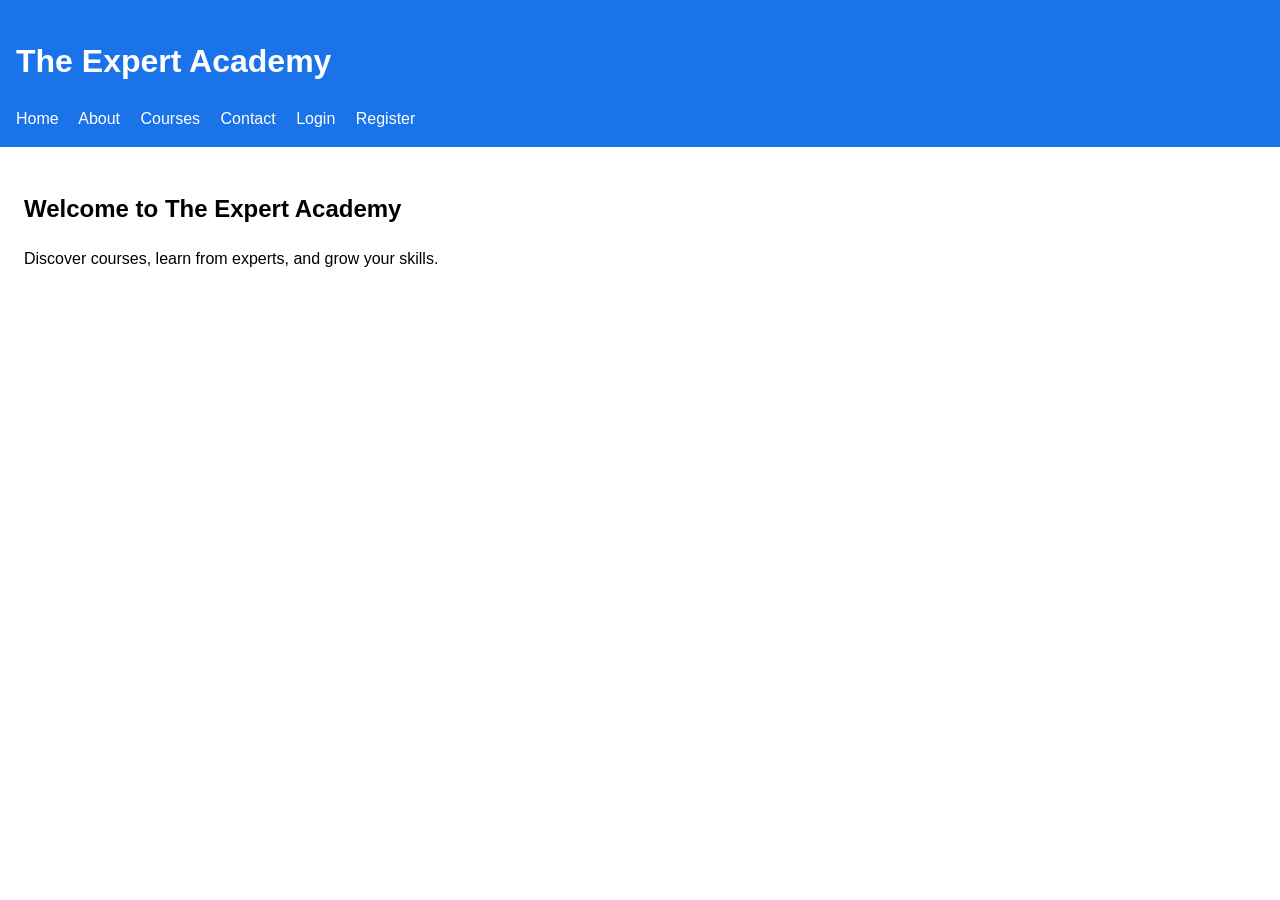
==== frontend/index.html @ 1c8daf5b "all folders" ====
<!DOCTYPE html>
<html lang="en">
<head>
  <meta charset="UTF-8">
  <meta name="viewport" content="width=device-width, initial-scale=1.0">
  <title>The Expert Academy</title>
  <link rel="stylesheet" href="assets/css/styles.css">
</head>
<body>
  <header>
    <h1>The Expert Academy</h1>
    <nav>
      <a href="index.html">Home</a>
      <a href="about.html">About</a>
      <a href="courses.html">Courses</a>
      <a href="contact.html">Contact</a>
      <a href="login.html">Login</a>
      <a href="register.html">Register</a>
    </nav>
  </header>

  <main>
    <section>
      <h2>Welcome to The Expert Academy</h2>
      <p>Discover courses, learn from experts, and grow your skills.</p>
    </section>
  </main>

  <script src="assets/js/app.js"></script>
</body>
</html>
---- frontend/assets/css/styles.css ----
/* The Expert Academy styles */
body {
  font-family: Arial, sans-serif;
  margin: 0;
  padding: 0;
  line-height: 1.5;
}
header {
  background: #1a73e8;
  color: white;
  padding: 1rem;
}
nav a {
  color: white;
  margin-right: 1rem;
  text-decoration: none;
}
main {
  padding: 1.5rem;
}
form {
  display: grid;
  gap: 0.75rem;
  max-width: 400px;
}
input, button {
  padding: 0.75rem;
  font-size: 1rem;
}
button {
  background: #1a73e8;
  color: white;
  border: none;
  cursor: pointer;
}
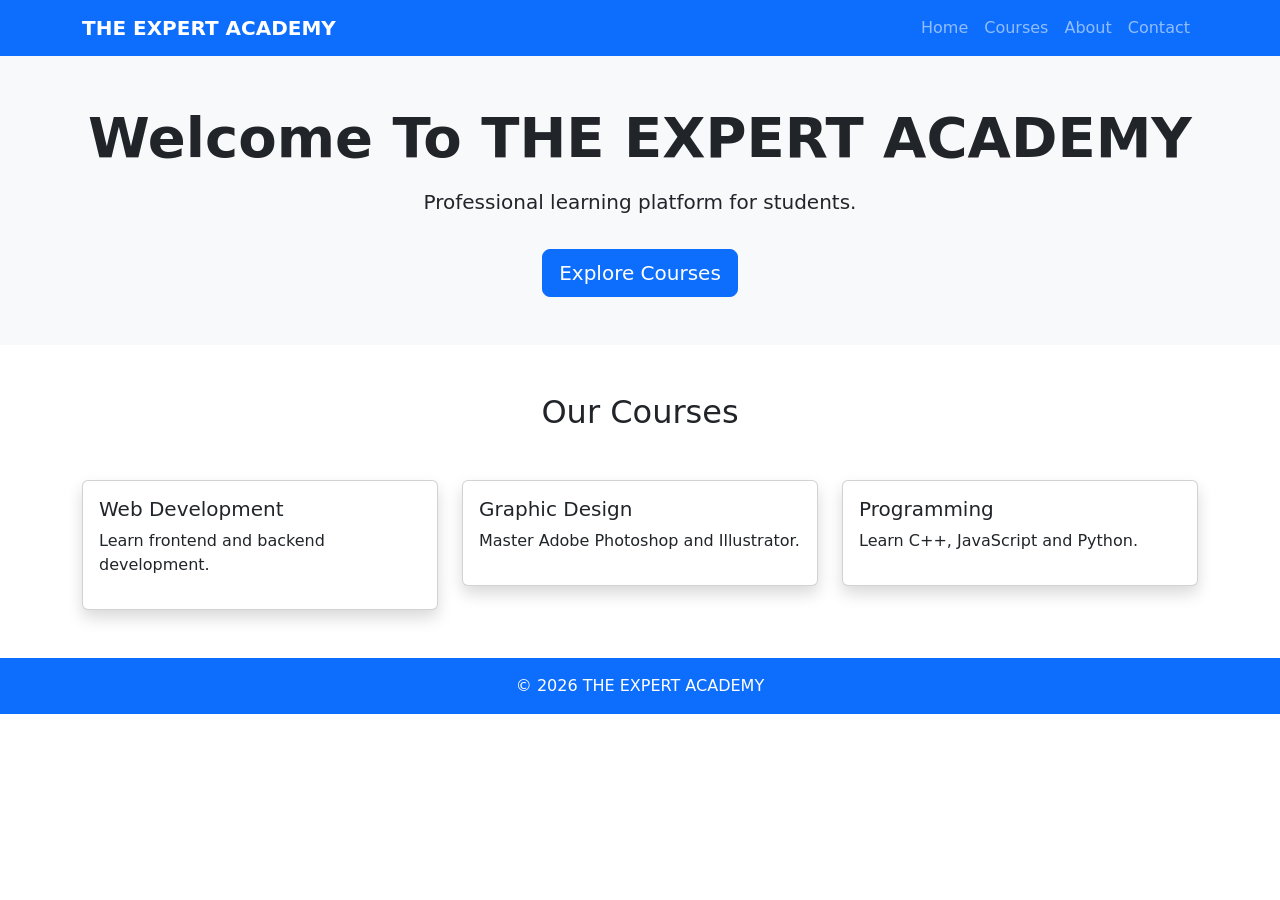
==== commit 7b0fa672: "all done" ====
--- a/frontend/index.html
+++ b/frontend/index.html
@@ -3,29 +3,118 @@
 <head>
   <meta charset="UTF-8">
   <meta name="viewport" content="width=device-width, initial-scale=1.0">
-  <title>The Expert Academy</title>
-  <link rel="stylesheet" href="assets/css/styles.css">
+
+  <title>THE EXPERT ACADEMY</title>
+
+  <!-- Bootstrap -->
+  <link href="https://cdn.jsdelivr.net/npm/bootstrap@5.3.3/dist/css/bootstrap.min.css" rel="stylesheet">
+
+  <!-- CSS -->
+  <link rel="stylesheet" href="assets/css/style.css">
 </head>
+
 <body>
-  <header>
-    <h1>The Expert Academy</h1>
-    <nav>
-      <a href="index.html">Home</a>
-      <a href="about.html">About</a>
-      <a href="courses.html">Courses</a>
-      <a href="contact.html">Contact</a>
-      <a href="login.html">Login</a>
-      <a href="register.html">Register</a>
-    </nav>
-  </header>
 
-  <main>
-    <section>
-      <h2>Welcome to The Expert Academy</h2>
-      <p>Discover courses, learn from experts, and grow your skills.</p>
-    </section>
-  </main>
+  <!-- Navbar -->
+  <nav class="navbar navbar-expand-lg navbar-dark bg-primary">
+    <div class="container">
+      <a class="navbar-brand fw-bold" href="#">
+        THE EXPERT ACADEMY
+      </a>
 
-  <script src="assets/js/app.js"></script>
+      <button class="navbar-toggler" type="button" data-bs-toggle="collapse" data-bs-target="#menu">
+        <span class="navbar-toggler-icon"></span>
+      </button>
+
+      <div class="collapse navbar-collapse" id="menu">
+        <ul class="navbar-nav ms-auto">
+          <li class="nav-item">
+            <a class="nav-link" href="#">Home</a>
+          </li>
+
+          <li class="nav-item">
+            <a class="nav-link" href="#">Courses</a>
+          </li>
+
+          <li class="nav-item">
+            <a class="nav-link" href="#">About</a>
+          </li>
+
+          <li class="nav-item">
+            <a class="nav-link" href="#">Contact</a>
+          </li>
+        </ul>
+      </div>
+    </div>
+  </nav>
+
+  <!-- Hero Section -->
+  <section class="bg-light text-center py-5">
+    <div class="container">
+      <h1 class="display-4 fw-bold">
+        Welcome To THE EXPERT ACADEMY
+      </h1>
+
+      <p class="lead mt-3">
+        Professional learning platform for students.
+      </p>
+
+      <button class="btn btn-primary btn-lg mt-3">
+        Explore Courses
+      </button>
+    </div>
+  </section>
+
+  <!-- Courses -->
+  <section class="py-5">
+    <div class="container">
+
+      <h2 class="text-center mb-5">
+        Our Courses
+      </h2>
+
+      <div class="row">
+
+        <div class="col-md-4">
+          <div class="card shadow">
+            <div class="card-body">
+              <h5>Web Development</h5>
+              <p>Learn frontend and backend development.</p>
+            </div>
+          </div>
+        </div>
+
+        <div class="col-md-4">
+          <div class="card shadow">
+            <div class="card-body">
+              <h5>Graphic Design</h5>
+              <p>Master Adobe Photoshop and Illustrator.</p>
+            </div>
+          </div>
+        </div>
+
+        <div class="col-md-4">
+          <div class="card shadow">
+            <div class="card-body">
+              <h5>Programming</h5>
+              <p>Learn C++, JavaScript and Python.</p>
+            </div>
+          </div>
+        </div>
+
+      </div>
+    </div>
+  </section>
+
+  <!-- Footer -->
+  <footer class="bg-primary text-white text-center py-3">
+    <p class="mb-0">
+      © 2026 THE EXPERT ACADEMY
+    </p>
+  </footer>
+
+  <!-- Bootstrap JS -->
+  <script src="https://cdn.jsdelivr.net/npm/bootstrap@5.3.3/dist/js/bootstrap.bundle.min.js"></script>
+
 </body>
-</html>
+</html>
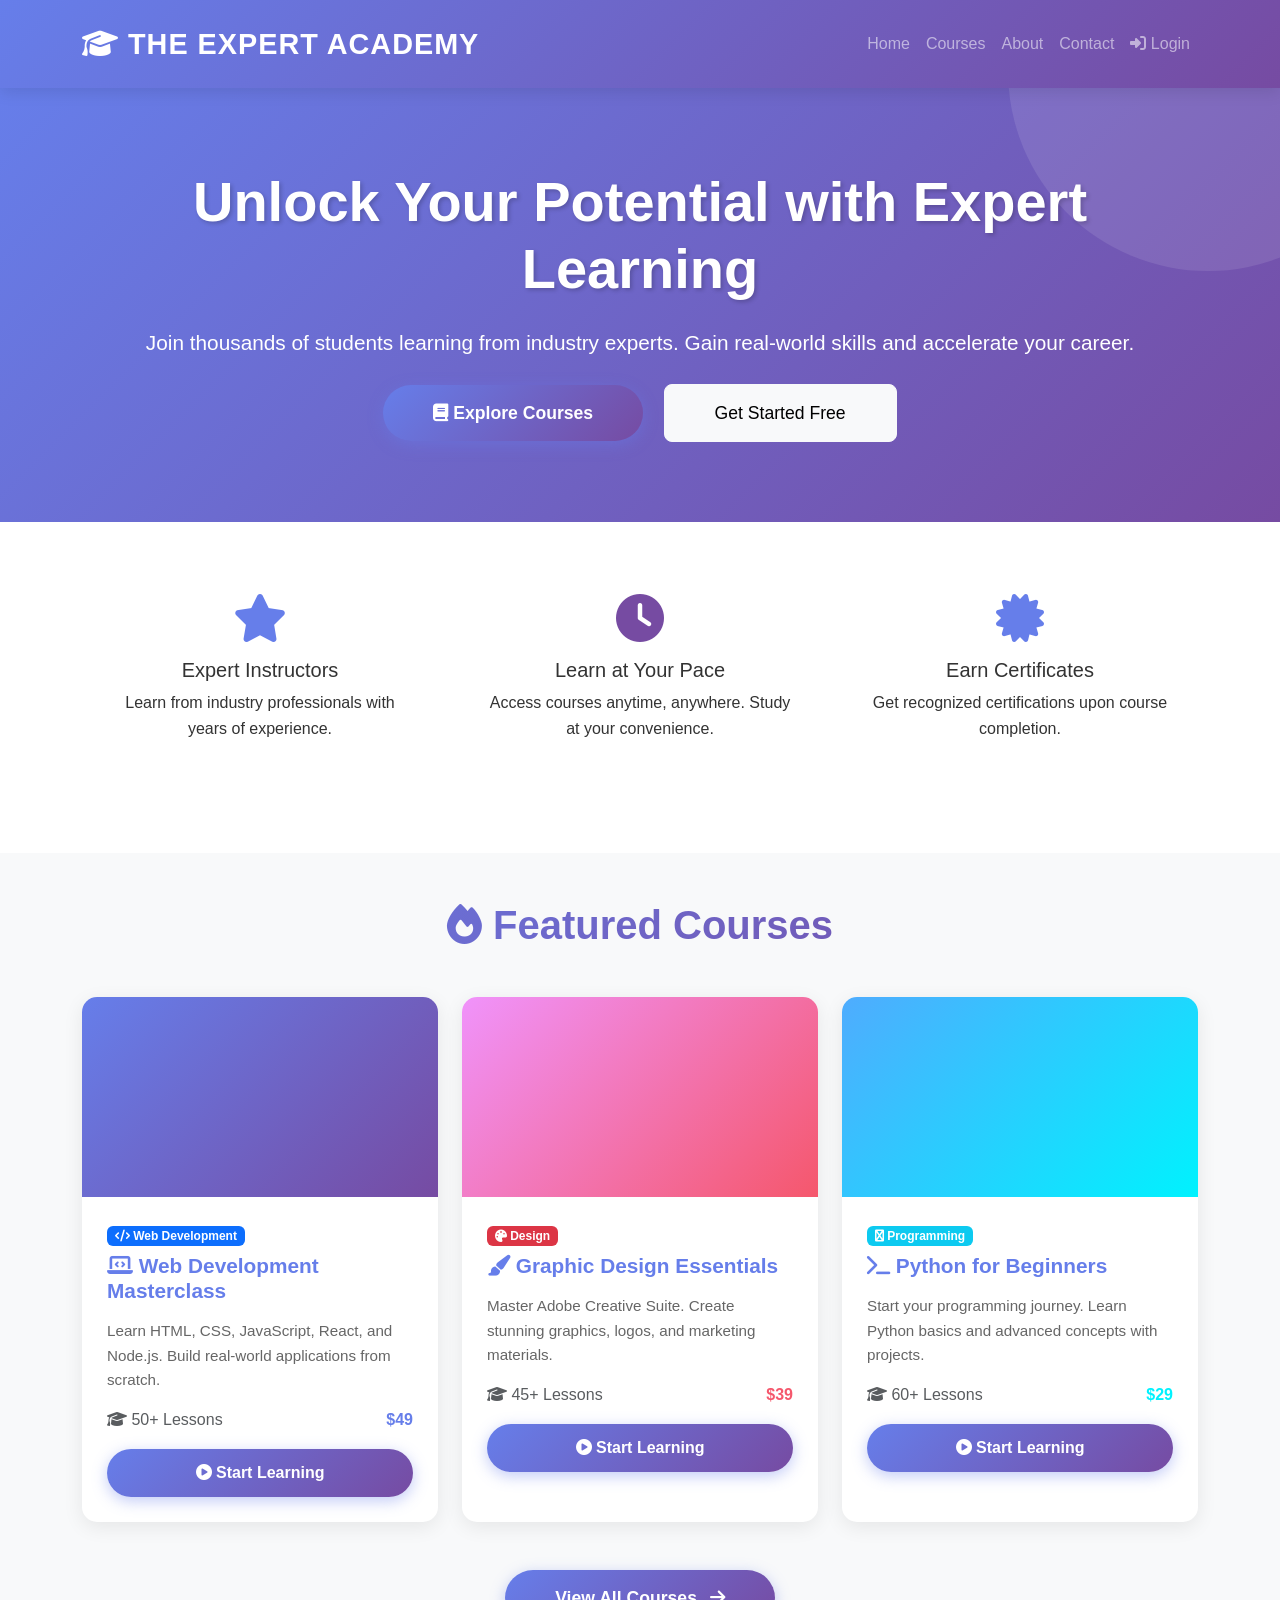
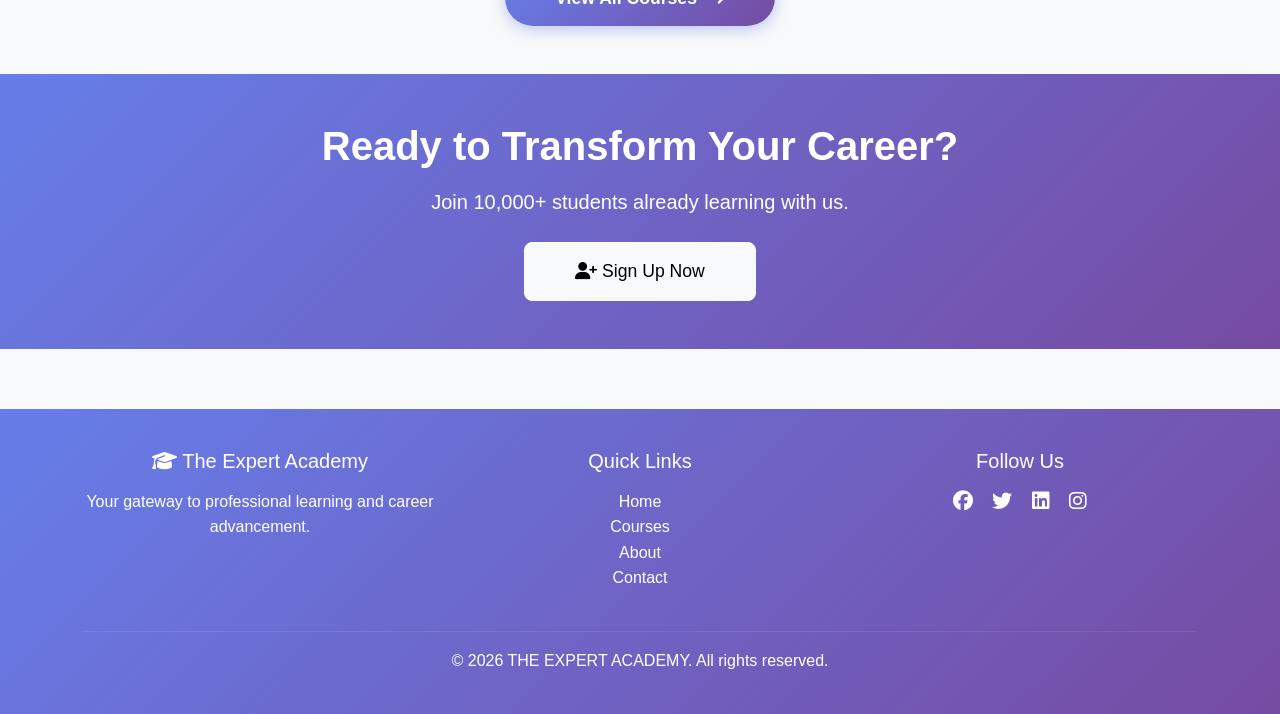
==== commit bae9620d: "all done final" ====
--- a/frontend/index.html
+++ b/frontend/index.html
@@ -3,23 +3,23 @@
 <head>
   <meta charset="UTF-8">
   <meta name="viewport" content="width=device-width, initial-scale=1.0">
-
-  <title>THE EXPERT ACADEMY</title>
-
+  <title>THE EXPERT ACADEMY - Learn from Experts</title>
+  
   <!-- Bootstrap -->
   <link href="https://cdn.jsdelivr.net/npm/bootstrap@5.3.3/dist/css/bootstrap.min.css" rel="stylesheet">
-
+  <!-- Font Awesome -->
+  <link rel="stylesheet" href="https://cdnjs.cloudflare.com/ajax/libs/font-awesome/6.4.0/css/all.min.css">
   <!-- CSS -->
-  <link rel="stylesheet" href="assets/css/style.css">
+  <link rel="stylesheet" href="assets/css/styles.css">
 </head>
 
 <body>
 
   <!-- Navbar -->
-  <nav class="navbar navbar-expand-lg navbar-dark bg-primary">
-    <div class="container">
-      <a class="navbar-brand fw-bold" href="#">
-        THE EXPERT ACADEMY
+  <nav class="navbar navbar-expand-lg navbar-dark sticky-top">
+    <div class="container">
+      <a class="navbar-brand fw-bold" href="index.html">
+        <i class="fas fa-graduation-cap"></i> THE EXPERT ACADEMY
       </a>
 
       <button class="navbar-toggler" type="button" data-bs-toggle="collapse" data-bs-target="#menu">
@@ -29,19 +29,21 @@
       <div class="collapse navbar-collapse" id="menu">
         <ul class="navbar-nav ms-auto">
           <li class="nav-item">
-            <a class="nav-link" href="#">Home</a>
-          </li>
-
-          <li class="nav-item">
-            <a class="nav-link" href="#">Courses</a>
-          </li>
-
-          <li class="nav-item">
-            <a class="nav-link" href="#">About</a>
-          </li>
-
-          <li class="nav-item">
-            <a class="nav-link" href="#">Contact</a>
+            <a class="nav-link" href="index.html">Home</a>
+          </li>
+          <li class="nav-item">
+            <a class="nav-link" href="courses.html">Courses</a>
+          </li>
+          <li class="nav-item">
+            <a class="nav-link" href="about.html">About</a>
+          </li>
+          <li class="nav-item">
+            <a class="nav-link" href="contact.html">Contact</a>
+          </li>
+          <li class="nav-item">
+            <a class="nav-link" href="login.html">
+              <i class="fas fa-sign-in-alt"></i> Login
+            </a>
           </li>
         </ul>
       </div>
@@ -49,72 +51,187 @@
   </nav>
 
   <!-- Hero Section -->
-  <section class="bg-light text-center py-5">
-    <div class="container">
-      <h1 class="display-4 fw-bold">
-        Welcome To THE EXPERT ACADEMY
+  <section class="hero">
+    <div class="container text-center">
+      <h1 class="mb-4">
+        Unlock Your Potential with Expert Learning
       </h1>
-
-      <p class="lead mt-3">
-        Professional learning platform for students.
+      <p class="lead mb-4">
+        Join thousands of students learning from industry experts. Gain real-world skills and accelerate your career.
       </p>
-
-      <button class="btn btn-primary btn-lg mt-3">
-        Explore Courses
-      </button>
-    </div>
-  </section>
-
-  <!-- Courses -->
+      <a href="courses.html" class="btn btn-primary btn-lg">
+        <i class="fas fa-book"></i> Explore Courses
+      </a>
+      <a href="register.html" class="btn btn-light btn-lg ms-3">
+        Get Started Free
+      </a>
+    </div>
+  </section>
+
+  <!-- Features Section -->
+  <section class="py-5 bg-white">
+    <div class="container">
+      <div class="row text-center">
+        <div class="col-md-4 mb-4">
+          <div class="feature-box p-4">
+            <i class="fas fa-star fa-3x mb-3" style="color: #667eea;"></i>
+            <h5>Expert Instructors</h5>
+            <p>Learn from industry professionals with years of experience.</p>
+          </div>
+        </div>
+        <div class="col-md-4 mb-4">
+          <div class="feature-box p-4">
+            <i class="fas fa-clock fa-3x mb-3" style="color: #764ba2;"></i>
+            <h5>Learn at Your Pace</h5>
+            <p>Access courses anytime, anywhere. Study at your convenience.</p>
+          </div>
+        </div>
+        <div class="col-md-4 mb-4">
+          <div class="feature-box p-4">
+            <i class="fas fa-certificate fa-3x mb-3" style="color: #667eea;"></i>
+            <h5>Earn Certificates</h5>
+            <p>Get recognized certifications upon course completion.</p>
+          </div>
+        </div>
+      </div>
+    </div>
+  </section>
+
+  <!-- Featured Courses -->
   <section class="py-5">
     <div class="container">
-
-      <h2 class="text-center mb-5">
-        Our Courses
+      <h2 class="mb-5">
+        <i class="fas fa-fire"></i> Featured Courses
       </h2>
 
-      <div class="row">
-
-        <div class="col-md-4">
-          <div class="card shadow">
+      <div class="row g-4">
+        <div class="col-md-4">
+          <div class="card">
+            <div style="height: 200px; background: linear-gradient(135deg, #667eea 0%, #764ba2 100%);"></div>
             <div class="card-body">
-              <h5>Web Development</h5>
-              <p>Learn frontend and backend development.</p>
+              <span class="badge bg-primary mb-2">
+                <i class="fas fa-code"></i> Web Development
+              </span>
+              <h5>
+                <i class="fas fa-laptop-code"></i> Web Development Masterclass
+              </h5>
+              <p>Learn HTML, CSS, JavaScript, React, and Node.js. Build real-world applications from scratch.</p>
+              <div class="d-flex justify-content-between align-items-center">
+                <span class="text-muted"><i class="fas fa-graduation-cap"></i> 50+ Lessons</span>
+                <span style="color: #667eea; font-weight: bold;">$49</span>
+              </div>
+              <button class="btn btn-primary w-100 mt-3">
+                <i class="fas fa-play-circle"></i> Start Learning
+              </button>
             </div>
           </div>
         </div>
 
         <div class="col-md-4">
-          <div class="card shadow">
+          <div class="card">
+            <div style="height: 200px; background: linear-gradient(135deg, #f093fb 0%, #f5576c 100%);"></div>
             <div class="card-body">
-              <h5>Graphic Design</h5>
-              <p>Master Adobe Photoshop and Illustrator.</p>
+              <span class="badge bg-danger mb-2">
+                <i class="fas fa-palette"></i> Design
+              </span>
+              <h5>
+                <i class="fas fa-paintbrush"></i> Graphic Design Essentials
+              </h5>
+              <p>Master Adobe Creative Suite. Create stunning graphics, logos, and marketing materials.</p>
+              <div class="d-flex justify-content-between align-items-center">
+                <span class="text-muted"><i class="fas fa-graduation-cap"></i> 45+ Lessons</span>
+                <span style="color: #f5576c; font-weight: bold;">$39</span>
+              </div>
+              <button class="btn btn-primary w-100 mt-3">
+                <i class="fas fa-play-circle"></i> Start Learning
+              </button>
             </div>
           </div>
         </div>
 
         <div class="col-md-4">
-          <div class="card shadow">
+          <div class="card">
+            <div style="height: 200px; background: linear-gradient(135deg, #4facfe 0%, #00f2fe 100%);"></div>
             <div class="card-body">
-              <h5>Programming</h5>
-              <p>Learn C++, JavaScript and Python.</p>
+              <span class="badge bg-info mb-2">
+                <i class="fas fa-python"></i> Programming
+              </span>
+              <h5>
+                <i class="fas fa-terminal"></i> Python for Beginners
+              </h5>
+              <p>Start your programming journey. Learn Python basics and advanced concepts with projects.</p>
+              <div class="d-flex justify-content-between align-items-center">
+                <span class="text-muted"><i class="fas fa-graduation-cap"></i> 60+ Lessons</span>
+                <span style="color: #00f2fe; font-weight: bold;">$29</span>
+              </div>
+              <button class="btn btn-primary w-100 mt-3">
+                <i class="fas fa-play-circle"></i> Start Learning
+              </button>
             </div>
           </div>
         </div>
-
-      </div>
+      </div>
+
+      <div class="text-center mt-5">
+        <a href="courses.html" class="btn btn-primary btn-lg">
+          View All Courses <i class="fas fa-arrow-right ms-2"></i>
+        </a>
+      </div>
+    </div>
+  </section>
+
+  <!-- Call to Action -->
+  <section class="py-5" style="background: linear-gradient(135deg, #667eea 0%, #764ba2 100%); color: white;">
+    <div class="container text-center">
+      <h2 class="mb-3" style="color: white; -webkit-text-fill-color: unset;">
+        Ready to Transform Your Career?
+      </h2>
+      <p class="lead mb-4">
+        Join 10,000+ students already learning with us.
+      </p>
+      <a href="register.html" class="btn btn-light btn-lg">
+        <i class="fas fa-user-plus"></i> Sign Up Now
+      </a>
     </div>
   </section>
 
   <!-- Footer -->
-  <footer class="bg-primary text-white text-center py-3">
-    <p class="mb-0">
-      © 2026 THE EXPERT ACADEMY
-    </p>
+  <footer>
+    <div class="container">
+      <div class="row mb-4">
+        <div class="col-md-4">
+          <h5 class="mb-3">
+            <i class="fas fa-graduation-cap"></i> The Expert Academy
+          </h5>
+          <p>Your gateway to professional learning and career advancement.</p>
+        </div>
+        <div class="col-md-4">
+          <h5 class="mb-3">Quick Links</h5>
+          <ul style="list-style: none; padding: 0;">
+            <li><a href="index.html" style="color: white; text-decoration: none;">Home</a></li>
+            <li><a href="courses.html" style="color: white; text-decoration: none;">Courses</a></li>
+            <li><a href="about.html" style="color: white; text-decoration: none;">About</a></li>
+            <li><a href="contact.html" style="color: white; text-decoration: none;">Contact</a></li>
+          </ul>
+        </div>
+        <div class="col-md-4">
+          <h5 class="mb-3">Follow Us</h5>
+          <a href="#" style="color: white; margin-right: 15px;"><i class="fab fa-facebook fa-lg"></i></a>
+          <a href="#" style="color: white; margin-right: 15px;"><i class="fab fa-twitter fa-lg"></i></a>
+          <a href="#" style="color: white; margin-right: 15px;"><i class="fab fa-linkedin fa-lg"></i></a>
+          <a href="#" style="color: white;"><i class="fab fa-instagram fa-lg"></i></a>
+        </div>
+      </div>
+      <hr style="border-color: rgba(255, 255, 255, 0.3);">
+      <p class="text-center mb-0">
+        © 2026 THE EXPERT ACADEMY. All rights reserved.
+      </p>
+    </div>
   </footer>
 
   <!-- Bootstrap JS -->
   <script src="https://cdn.jsdelivr.net/npm/bootstrap@5.3.3/dist/js/bootstrap.bundle.min.js"></script>
+  <script src="assets/js/app.js"></script>
 
 </body>
 </html>
--- a/frontend/assets/css/styles.css
+++ b/frontend/assets/css/styles.css
@@ -0,0 +1,212 @@
+* {
+  margin: 0;
+  padding: 0;
+  box-sizing: border-box;
+}
+
+body {
+  font-family: 'Segoe UI', Tahoma, Geneva, Verdana, sans-serif;
+  line-height: 1.6;
+  color: #333;
+  background: #f8f9fa;
+}
+
+/* Navbar */
+.navbar {
+  background: linear-gradient(135deg, #667eea 0%, #764ba2 100%) !important;
+  box-shadow: 0 4px 15px rgba(0, 0, 0, 0.1);
+  padding: 1rem 0;
+}
+
+.navbar-brand {
+  font-size: 1.8rem;
+  font-weight: 800;
+  letter-spacing: 1px;
+}
+
+.nav-link {
+  transition: all 0.3s ease;
+  font-weight: 500;
+}
+
+.nav-link:hover {
+  color: #ffd700 !important;
+  transform: translateY(-2px);
+}
+
+/* Hero Section */
+.hero {
+  background: linear-gradient(135deg, #667eea 0%, #764ba2 100%);
+  color: white;
+  padding: 80px 0;
+  text-align: center;
+  position: relative;
+  overflow: hidden;
+}
+
+.hero::before {
+  content: '';
+  position: absolute;
+  top: -50%;
+  right: -10%;
+  width: 400px;
+  height: 400px;
+  background: rgba(255, 255, 255, 0.1);
+  border-radius: 50%;
+}
+
+.hero h1 {
+  font-size: 3.5rem;
+  font-weight: 800;
+  margin-bottom: 20px;
+  position: relative;
+  z-index: 1;
+  text-shadow: 2px 2px 4px rgba(0, 0, 0, 0.2);
+}
+
+.hero p {
+  font-size: 1.3rem;
+  margin-bottom: 30px;
+  position: relative;
+  z-index: 1;
+}
+
+/* Buttons */
+.btn-primary {
+  background: linear-gradient(135deg, #667eea 0%, #764ba2 100%);
+  border: none;
+  padding: 12px 40px;
+  font-weight: 600;
+  border-radius: 50px;
+  transition: all 0.3s ease;
+  box-shadow: 0 4px 15px rgba(102, 126, 234, 0.4);
+}
+
+.btn-primary:hover {
+  transform: translateY(-3px);
+  box-shadow: 0 8px 25px rgba(102, 126, 234, 0.6);
+  background: linear-gradient(135deg, #764ba2 0%, #667eea 100%);
+  color: white;
+}
+
+.btn-lg {
+  padding: 15px 50px;
+  font-size: 1.1rem;
+}
+
+/* Cards */
+.card {
+  border: none;
+  border-radius: 15px;
+  overflow: hidden;
+  transition: all 0.3s ease;
+  box-shadow: 0 5px 20px rgba(0, 0, 0, 0.08);
+  height: 100%;
+}
+
+.card:hover {
+  transform: translateY(-10px);
+  box-shadow: 0 15px 40px rgba(0, 0, 0, 0.15);
+}
+
+.card-body {
+  padding: 25px;
+}
+
+.card h5 {
+  font-weight: 700;
+  color: #667eea;
+  margin-bottom: 15px;
+  font-size: 1.3rem;
+}
+
+.card p {
+  color: #666;
+  margin-bottom: 15px;
+  font-size: 0.95rem;
+}
+
+.card-img-top {
+  height: 200px;
+  object-fit: cover;
+}
+
+/* Section Titles */
+h2 {
+  font-weight: 800;
+  margin-bottom: 50px;
+  text-align: center;
+  font-size: 2.5rem;
+  background: linear-gradient(135deg, #667eea 0%, #764ba2 100%);
+  -webkit-background-clip: text;
+  -webkit-text-fill-color: transparent;
+  background-clip: text;
+}
+
+/* Forms */
+.form-control, .form-control:focus {
+  border-radius: 8px;
+  border: 2px solid #e0e0e0;
+  padding: 12px 15px;
+  font-size: 1rem;
+  transition: all 0.3s ease;
+}
+
+.form-control:focus {
+  border-color: #667eea;
+  box-shadow: 0 0 0 0.2rem rgba(102, 126, 234, 0.25);
+}
+
+label {
+  font-weight: 600;
+  color: #333;
+  margin-bottom: 8px;
+}
+
+/* Footer */
+footer {
+  background: linear-gradient(135deg, #667eea 0%, #764ba2 100%);
+  color: white;
+  padding: 40px 0;
+  text-align: center;
+  margin-top: 60px;
+}
+
+footer p {
+  margin: 10px 0;
+}
+
+/* Sections */
+section {
+  padding: 60px 0;
+}
+
+/* Responsive */
+@media (max-width: 768px) {
+  .hero h1 {
+    font-size: 2.5rem;
+  }
+  
+  h2 {
+    font-size: 2rem;
+  }
+  
+  .hero p {
+    font-size: 1.1rem;
+  }
+}
+
+/* Sidebar */
+.sidebar a {
+  padding: 10px;
+  text-decoration: none;
+  display: block;
+  transition: all 0.3s ease;
+  border-radius: 8px;
+}
+
+.sidebar a:hover {
+  background: linear-gradient(135deg, #667eea 0%, #764ba2 100%);
+  color: white;
+  transform: translateX(5px);
+}
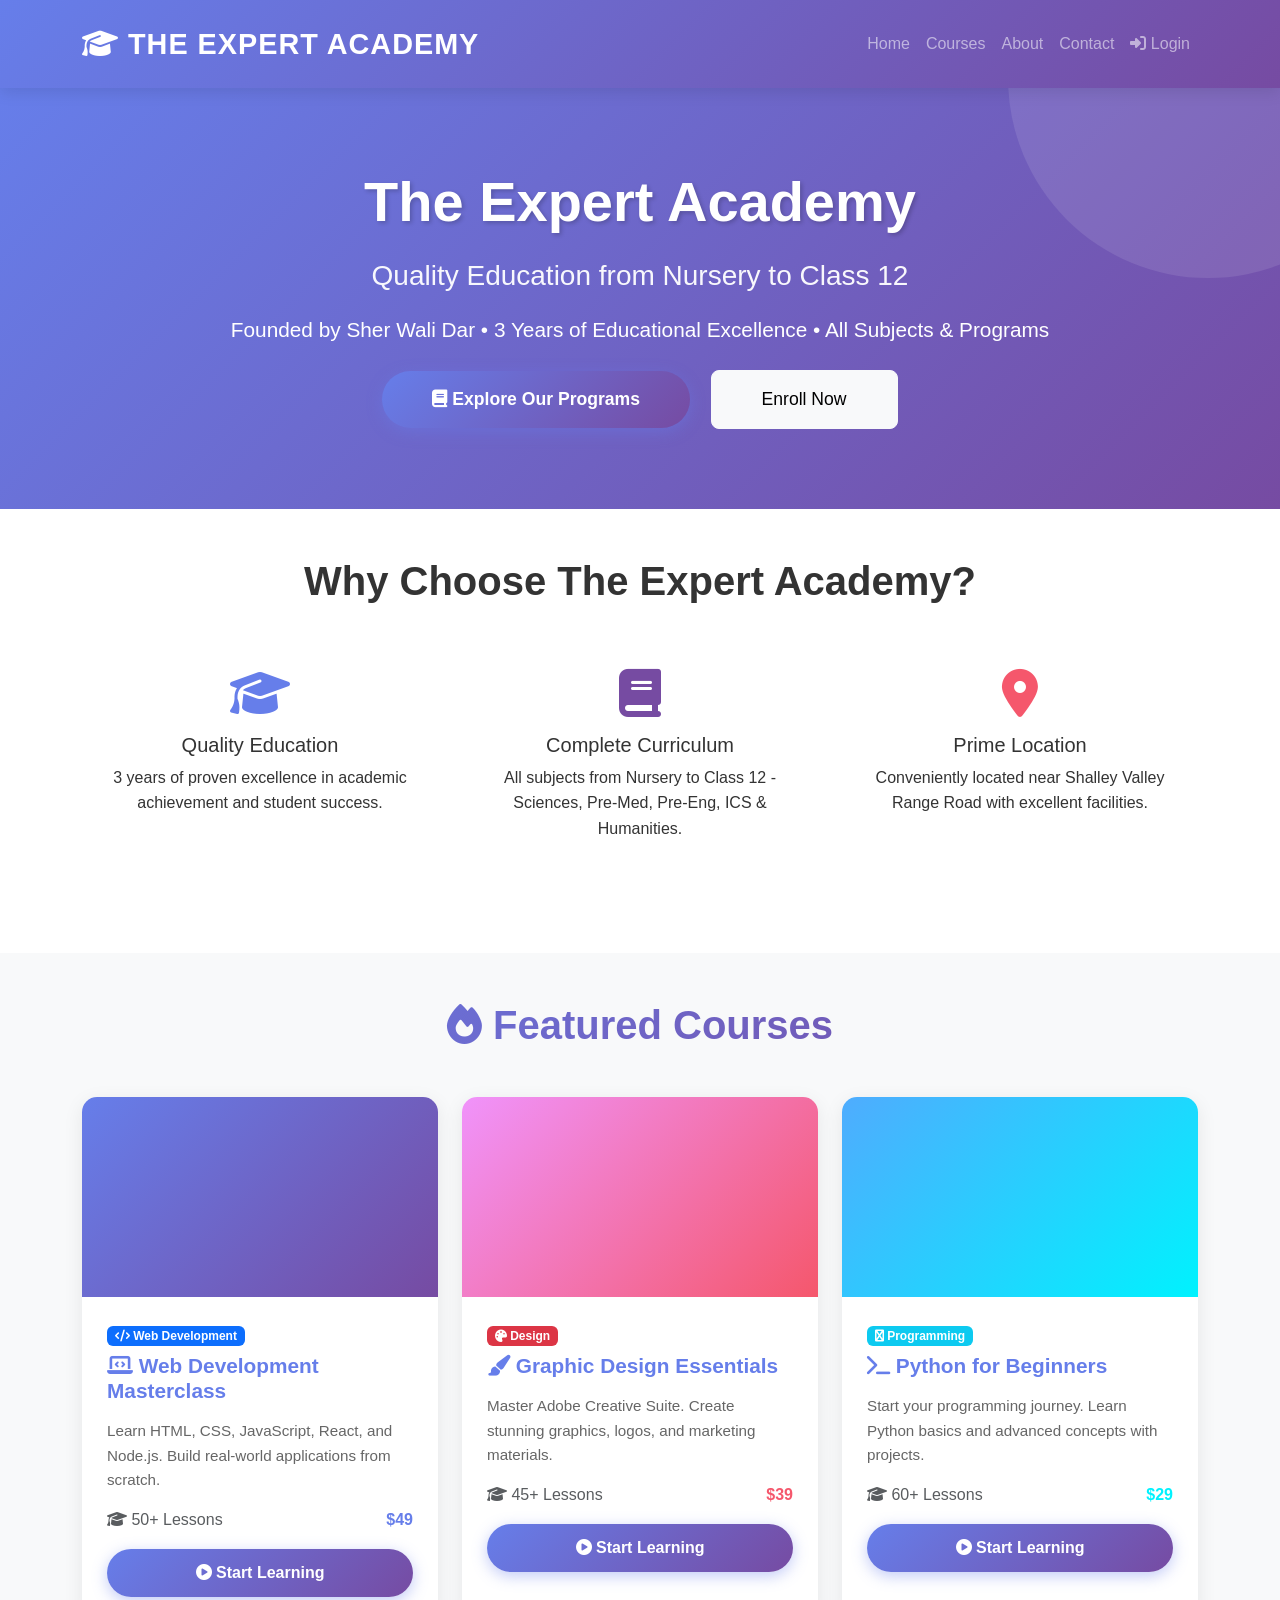
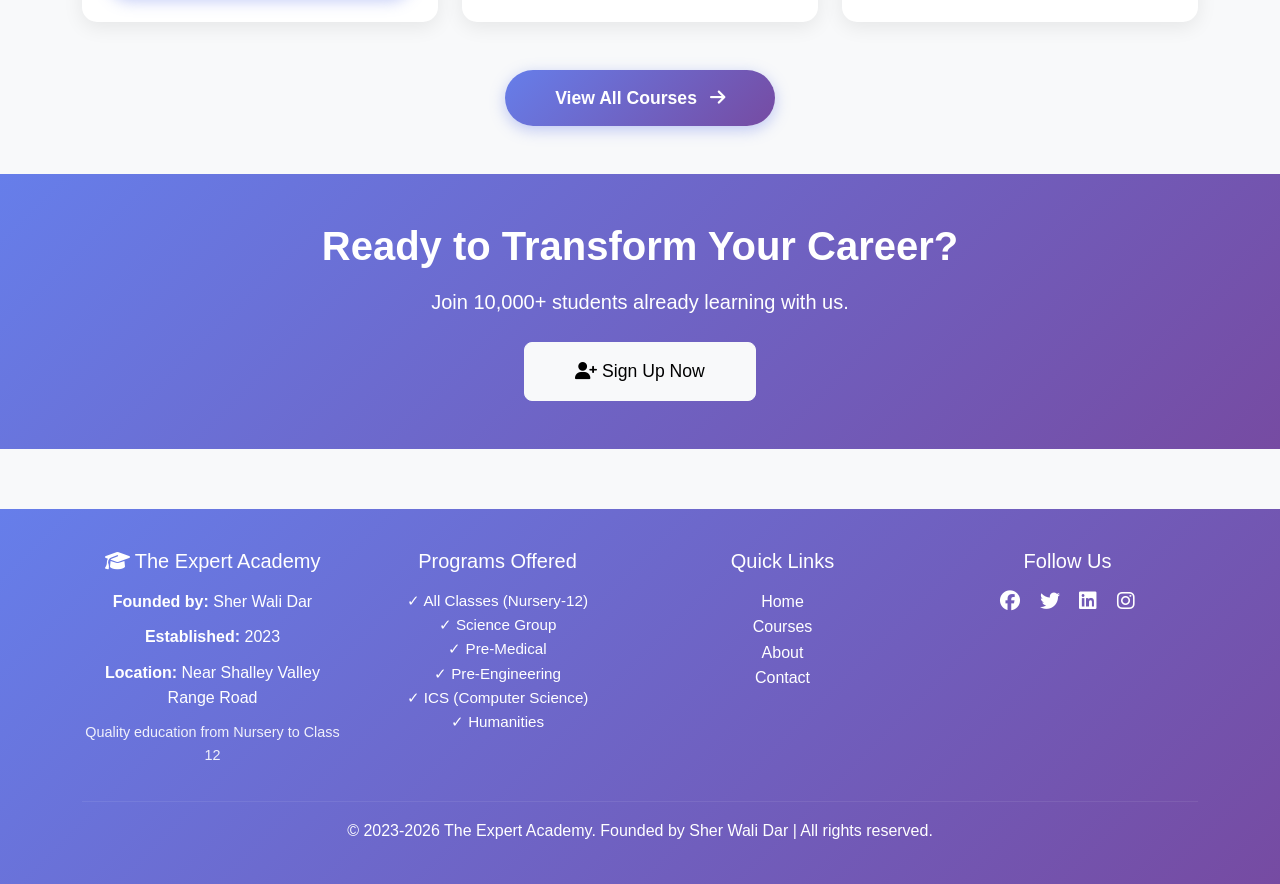
==== commit c19c3697: "5" ====
--- a/frontend/index.html
+++ b/frontend/index.html
@@ -54,16 +54,19 @@
   <section class="hero">
     <div class="container text-center">
       <h1 class="mb-4">
-        Unlock Your Potential with Expert Learning
+        The Expert Academy
       </h1>
+      <h3 style="color: rgba(255, 255, 255, 0.95); font-weight: 300; margin-bottom: 20px;">
+        Quality Education from Nursery to Class 12
+      </h3>
       <p class="lead mb-4">
-        Join thousands of students learning from industry experts. Gain real-world skills and accelerate your career.
+        Founded by Sher Wali Dar • 3 Years of Educational Excellence • All Subjects & Programs
       </p>
       <a href="courses.html" class="btn btn-primary btn-lg">
-        <i class="fas fa-book"></i> Explore Courses
+        <i class="fas fa-book"></i> Explore Our Programs
       </a>
       <a href="register.html" class="btn btn-light btn-lg ms-3">
-        Get Started Free
+        Enroll Now
       </a>
     </div>
   </section>
@@ -71,26 +74,29 @@
   <!-- Features Section -->
   <section class="py-5 bg-white">
     <div class="container">
+      <h2 style="text-align: center; margin-bottom: 40px; color: #333; -webkit-text-fill-color: unset; background: unset;">
+        Why Choose The Expert Academy?
+      </h2>
       <div class="row text-center">
         <div class="col-md-4 mb-4">
           <div class="feature-box p-4">
-            <i class="fas fa-star fa-3x mb-3" style="color: #667eea;"></i>
-            <h5>Expert Instructors</h5>
-            <p>Learn from industry professionals with years of experience.</p>
+            <i class="fas fa-graduation-cap fa-3x mb-3" style="color: #667eea;"></i>
+            <h5>Quality Education</h5>
+            <p>3 years of proven excellence in academic achievement and student success.</p>
           </div>
         </div>
         <div class="col-md-4 mb-4">
           <div class="feature-box p-4">
-            <i class="fas fa-clock fa-3x mb-3" style="color: #764ba2;"></i>
-            <h5>Learn at Your Pace</h5>
-            <p>Access courses anytime, anywhere. Study at your convenience.</p>
+            <i class="fas fa-book fa-3x mb-3" style="color: #764ba2;"></i>
+            <h5>Complete Curriculum</h5>
+            <p>All subjects from Nursery to Class 12 - Sciences, Pre-Med, Pre-Eng, ICS & Humanities.</p>
           </div>
         </div>
         <div class="col-md-4 mb-4">
           <div class="feature-box p-4">
-            <i class="fas fa-certificate fa-3x mb-3" style="color: #667eea;"></i>
-            <h5>Earn Certificates</h5>
-            <p>Get recognized certifications upon course completion.</p>
+            <i class="fas fa-map-marker-alt fa-3x mb-3" style="color: #f5576c;"></i>
+            <h5>Prime Location</h5>
+            <p>Conveniently located near Shalley Valley Range Road with excellent facilities.</p>
           </div>
         </div>
       </div>
@@ -199,13 +205,27 @@
   <footer>
     <div class="container">
       <div class="row mb-4">
-        <div class="col-md-4">
+        <div class="col-md-3">
           <h5 class="mb-3">
             <i class="fas fa-graduation-cap"></i> The Expert Academy
           </h5>
-          <p>Your gateway to professional learning and career advancement.</p>
-        </div>
-        <div class="col-md-4">
+          <p><strong>Founded by:</strong> Sher Wali Dar</p>
+          <p><strong>Established:</strong> 2023</p>
+          <p><strong>Location:</strong> Near Shalley Valley Range Road</p>
+          <p style="font-size: 0.9rem; margin-top: 10px; opacity: 0.9;">Quality education from Nursery to Class 12</p>
+        </div>
+        <div class="col-md-3">
+          <h5 class="mb-3">Programs Offered</h5>
+          <ul style="list-style: none; padding: 0; font-size: 0.95rem;">
+            <li>✓ All Classes (Nursery-12)</li>
+            <li>✓ Science Group</li>
+            <li>✓ Pre-Medical</li>
+            <li>✓ Pre-Engineering</li>
+            <li>✓ ICS (Computer Science)</li>
+            <li>✓ Humanities</li>
+          </ul>
+        </div>
+        <div class="col-md-3">
           <h5 class="mb-3">Quick Links</h5>
           <ul style="list-style: none; padding: 0;">
             <li><a href="index.html" style="color: white; text-decoration: none;">Home</a></li>
@@ -214,7 +234,7 @@
             <li><a href="contact.html" style="color: white; text-decoration: none;">Contact</a></li>
           </ul>
         </div>
-        <div class="col-md-4">
+        <div class="col-md-3">
           <h5 class="mb-3">Follow Us</h5>
           <a href="#" style="color: white; margin-right: 15px;"><i class="fab fa-facebook fa-lg"></i></a>
           <a href="#" style="color: white; margin-right: 15px;"><i class="fab fa-twitter fa-lg"></i></a>
@@ -224,7 +244,7 @@
       </div>
       <hr style="border-color: rgba(255, 255, 255, 0.3);">
       <p class="text-center mb-0">
-        © 2026 THE EXPERT ACADEMY. All rights reserved.
+        © 2023-2026 The Expert Academy. Founded by Sher Wali Dar | All rights reserved.
       </p>
     </div>
   </footer>
